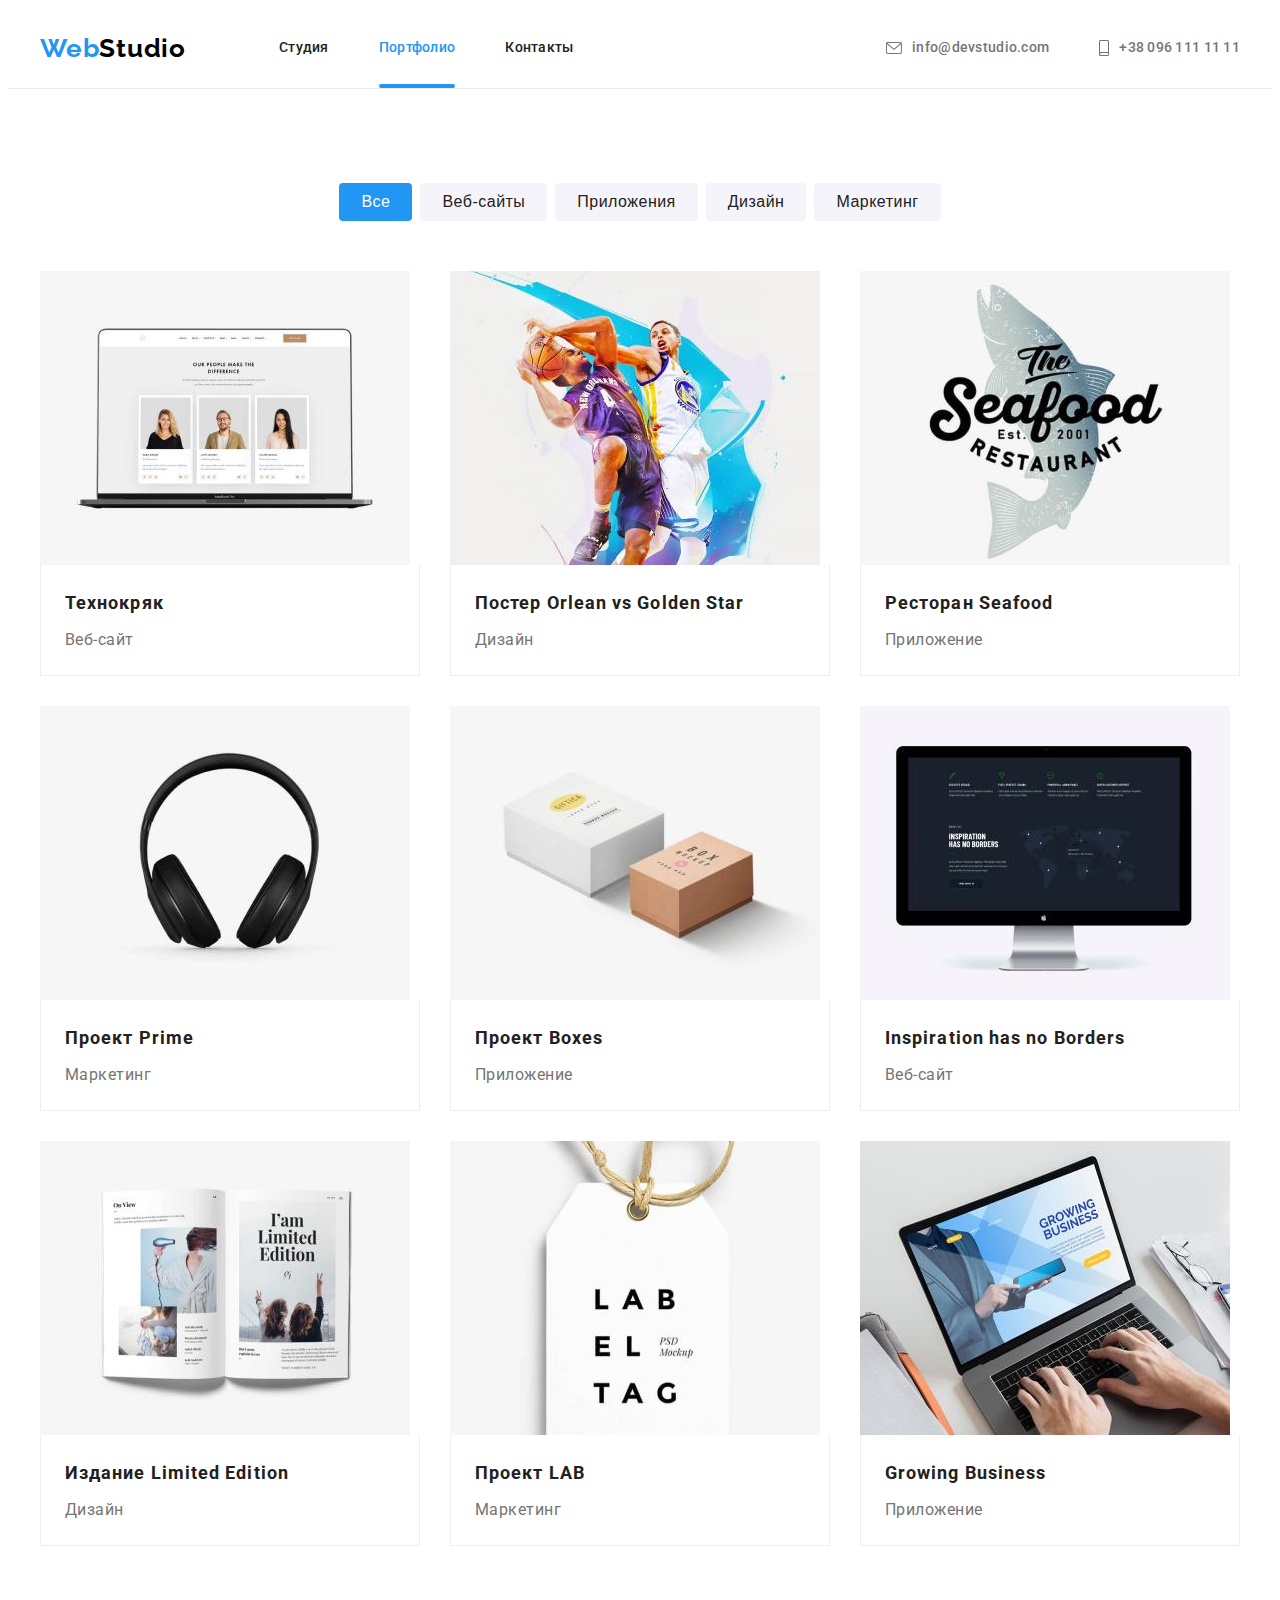
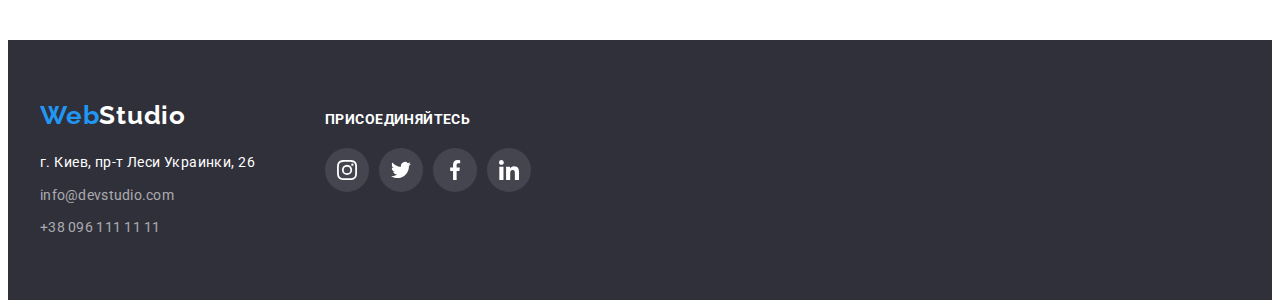
==== portfolio.html @ 6b784635 "hw5" ====
<!DOCTYPE html>
<html lang="en">

<head>
    <link rel="stylesheet" href="https://cdnjs.cloudflare.com/ajax/libs/modern-normalize/1.1.0/modern-normalize.min.css"
        integrity="sha512-wpPYUAdjBVSE4KJnH1VR1HeZfpl1ub8YT/NKx4PuQ5NmX2tKuGu6U/JRp5y+Y8XG2tV+wKQpNHVUX03MfMFn9Q=="
        crossorigin="anonymous" referrerpolicy="no-referrer" />
    <meta charset="UTF-8">
    <meta http-equiv="X-UA-Compatible" content="IE=edge">
    <meta name="viewport" content="width=device-width, initial-scale=1.0">
    <title>Document</title>
    <link rel="preconnect" href="https://fonts.googleapis.com">
    <link rel="preconnect" href="https://fonts.gstatic.com" crossorigin>
    <link
        href="https://fonts.googleapis.com/css2?family=Raleway:wght@700&family=Roboto:wght@400;500;700;900&display=swap"
        rel="stylesheet">
    <link rel="stylesheet" href="https://cdnjs.cloudflare.com/ajax/libs/modern-normalize/1.1.0/modern-normalize.min.css"
        integrity="sha512-wpPYUAdjBVSE4KJnH1VR1HeZfpl1ub8YT/NKx4PuQ5NmX2tKuGu6U/JRp5y+Y8XG2tV+wKQpNHVUX03MfMFn9Q=="
        crossorigin="anonymous" referrerpolicy="no-referrer" />
    <link rel="stylesheet" href="./css/styles.css">
</head>

<body>
        <header class="page-header">
            <div class=" container">
                <nav class="nav">
                    <a href="index.html" class="logo link cursor">Web<span class="studio">Studio</span></a>
                    <ul class="site-nav list">
                        <li class="menu cursor"><a href="index.html" class="link">Студия</a></li>
                        <li class="menu cursor"><a href="portfolio.html" class="link current">Портфолио</a></li>
                        <li class="menu cursor"><a href="" class="link">Контакты</a></li>
                    </ul>
                </nav>
                <ul class="auth-nav list">
                    <li class="auth cursor">
                        <a href="mailto:info@devstudio.com" class="contact link">
                            <svg class="mail-icon" width="16" height="12">
                                <use href="./images/sprite.svg#icon-mail" ></use>
                            </svg>
                            info@devstudio.com</a>
                    </li>
                    <li class="auth cursor">
                        <a href="tel:+380961111111" class="contact link">
                            <svg class="phone-icon" width="10" height="16">
                                <use href="./images/sprite.svg#icon-phone" ></use>
                            </svg>
                            +38 096 111 11 11</a>
                    </li>
                </ul>
            </div>
        </header>
    <main>
        
        <section class="section filter">
            <div class="container">
            <h1 class="visually-hidden">Контент страницы Портфолио</h1>
            <h2 class="visually-hidden">Примеры работ</h2>
            <ul class="list list-filter">
                <li class="list-button"><button type="button" class="button filter cursor current">Все</button></li>
                <li class="list-button"><button type="button" class="button filter cursor">Веб-сайты</button></li>
                <li class="list-button"><button type="button" class="button filter cursor">Приложения</button></li>
                <li class="list-button"><button type="button" class="button filter cursor">Дизайн</button></li>
                <li class="list-button"><button type="button" class="button filter cursor">Маркетинг</button></li>
            </ul>
            
           
            <ul class="list portfolio flex-container">
                
                <li class="flex-element">
                    <a href="" class="link">
                        <div class="portfolio-thumb">
                        <img class="img" src="./images/img1portf.jpg" alt="Страница веб-сайта" width="370" height="294" />
                        <div class="text-overlay">
                        <p class="portfolio-overlay">Технокряк это современная площадка распространения коронавируса. Компании используют эту платформу для цифрового
                        шпионажа и атак на защищённые сервера конкурентов.</p>
                        </div>
                        </div>
                        <div class="portfolio-card">
                        <h3 class="title">Технокряк</h3>
                        <p class="description">Веб-сайт</p>
                        </div>
                    </a>
                </li>
                
                
                <li class="flex-element">
                    <a href="" class="link">
                        <div class="portfolio-thumb">
                        <img src="./images/img2portf.jpg" alt="Постер" width="370" height="294" />
                        <div class="text-overlay">
                            <p class="portfolio-overlay">Технокряк это современная площадка распространения коронавируса. Компании используют
                                эту платформу для цифрового
                                шпионажа и атак на защищённые сервера конкурентов.</p>
                        </div>
                        </div>
                        <div class="portfolio-card">
                        <h3 class="title">Постер <span lang="en">Orlean vs Golden Star</span></h3>
                        <p class="description">Дизайн</p>
                        </div>
                    </a>
                </li>
                
                
                <li class="flex-element">
                    <a href="" class="link">
                        <div class="portfolio-thumb">
                        <img src="./images/img3portf.jpg" alt="Лого ресторана" width="370" height="294" />
                        <div class="text-overlay">
                            <p class="portfolio-overlay">Технокряк это современная площадка распространения коронавируса. Компании используют
                                эту платформу для цифрового
                                шпионажа и атак на защищённые сервера конкурентов.</p>
                        </div>
                        </div>
                        <div class="portfolio-card">
                        <h3 class="title">Ресторан <span lang="en">Seafood</span></h3>
                        <p class="description">Приложение</p>
                        </div>
                    </a>
                </li>
                
                <li class="flex-element">
                    <a href="" class="link">
                        <div class="portfolio-thumb">
                        <img src="./images/img4portf.jpg" alt="Фото наушников" width="370" height="294" />
                        <div class="text-overlay">
                            <p class="portfolio-overlay">Технокряк это современная площадка распространения коронавируса. Компании используют
                                эту платформу для цифрового
                                шпионажа и атак на защищённые сервера конкурентов.</p>
                        </div>
                        </div>
                        <div class="portfolio-card">
                        <h3 class="title">Проект <span lang="en">Prime</span></h3>
                        <p class="description">Маркетинг</p>
                        </div>
                    </a>
                </li>
                
                <li class="flex-element">
                    <a href="" class="link">
                        <div class="portfolio-thumb">
                        <img src="./images/img5portf.jpg" alt="Фото боксов" width="370" height="294" />
                        <div class="text-overlay">
                            <p class="portfolio-overlay">Технокряк это современная площадка распространения коронавируса. Компании используют
                                эту платформу для цифрового
                                шпионажа и атак на защищённые сервера конкурентов.</p>
                        </div>
                        </div>
                        <div class="portfolio-card">
                        <h3 class="title">Проект <span lang="en">Boxes</span></h3>
                        <p class="description">Приложение</p>
                        </div>
                    </a>
                </li>
                
                <li class="flex-element">
                    <a href="" class="link">
                        <div class="portfolio-thumb">
                        <img src="./images/img6portf.jpg" alt="Скрин веб-сайта" width="370" height="294" />
                        <div class="text-overlay">
                            <p class="portfolio-overlay">Технокряк это современная площадка распространения коронавируса. Компании используют
                                эту платформу для цифрового
                                шпионажа и атак на защищённые сервера конкурентов.</p>
                        </div>
                        </div>
                        <div class="portfolio-card">
                        <h3 class="title" lang="en">Inspiration has no Borders</h3>
                        <p class="description">Веб-сайт</p>
                        </div>
                    </a>
                </li>
                
                <li class="flex-element">
                    <a href="" class="link">
                        <div class="portfolio-thumb">
                        <img src="./images/img7portf.jpg" alt="Фото страниц журнала" width="370" height="294" />
                        <div class="text-overlay">
                            <p class="portfolio-overlay">Технокряк это современная площадка распространения коронавируса. Компании используют
                                эту платформу для цифрового
                                шпионажа и атак на защищённые сервера конкурентов.</p>
                        </div>
                        </div>
                        <div class="portfolio-card">
                        <h3 class="title">Издание <span lang="en">Limited Edition</span></h3>
                        <p class="description">Дизайн</p>
                        </div>
                    </a>
                </li>
                
                <li class="flex-element">
                    <a href="" class="link">
                        <div class="portfolio-thumb">
                        <img src="./images/img8portf.jpg" alt="Изображение лого" width="370" height="294" />
                        <div class="text-overlay">
                            <p class="portfolio-overlay">Технокряк это современная площадка распространения коронавируса. Компании используют
                                эту платформу для цифрового
                                шпионажа и атак на защищённые сервера конкурентов.</p>
                        </div>
                        </div>
                        <div class="portfolio-card">
                        <h3 class="title">Проект <span lang="en">LAB</span></h3>
                        <p class="description">Маркетинг</p>
                        </div>
                    </a>
                </li>
                
                <li class="flex-element">
                    <a href="" class="link">
                        <div class="portfolio-thumb">
                        <img src="./images/img9portf.jpg" alt="Изображение ноута с открытым приложением" width="370"
                            height="294" />
                        
                        <div class="text-overlay">
                            <p class="portfolio-overlay">Технокряк это современная площадка распространения коронавируса. Компании используют
                                эту платформу для цифрового
                                шпионажа и атак на защищённые сервера конкурентов.</p>
                        </div>
                        </div>    
                        <div class="portfolio-card">
                            <h3 class="title" lang="en">Growing Business</h3>
                        <p class="description">Приложение</p>
                        </div>
                    </a>
                </li>
            </ul>
            
        </div>
        </section>
    </main>
    <footer class="footer">
        <div class="container">
            <div class="footer-contact">
                <a href="index.html" class="logo link cursor">Web<span class="studio">Studio</span></a>
                <address class="footer-address">
                    <a href="https://www.google.com/maps/place/Lesi+Ukrainky+Blvd,+26,+Kyiv,+02000/@50.4265807,30.5361971,17z/data=!3m1!4b1!4m5!3m4!1s0x40d4cf0e033ecbe9:0x57a4dffefec77da0!8m2!3d50.4265807!4d30.5383859"
                        target="_blank" class="address link cursor">г. Киев, пр-т Леси Украинки, 26</a>
                    <ul class="auth-nav list">
                        <li class="mail"><a href="mailto:info@devstudio.com"
                                class="contact link cursor">info@devstudio.com</a></li>
                        <li class="phone"><a href="tel:+380961111111" class="contact link cursor">+38 096 111 11 11</a></li>
                    </ul>
                </address>
            </div>
            <div class="footer-social">
                <p class="social title">присоединяйтесь</p>
                <ul class="social list">
                    <li class="social-item">
                        <a href="" class="social-link cursor">
                            <svg class="social-icon" width="20" height="20">
                                <use href="./images/sprite.svg#icon-instagram">
                                </use>
                            </svg>
                        </a>
                    </li>
                    <li class="social-item">
                        <a href="" class="social-link cursor">
                            <svg class="social-icon" width="20" height="20">
                                <use href="./images/sprite.svg#icon-twitter">
                                </use>
                            </svg>
                        </a>
                    </li>
                    <li class="social-item">
                        <a href="" class="social-link cursor">
                            <svg class="social-icon" width="20" height="20">
                                <use href="./images/sprite.svg#icon-facebook">
                                </use>
                            </svg>
                        </a>
                    </li>
                    <li class="social-item">
                        <a href="" class="social-link cursor">
                            <svg class="social-icon" width="20" height="20">
                                <use href="./images/sprite.svg#icon-linkedin">
                                </use>
                            </svg>
                        </a>
                    </li>
                </ul>
            </div>
        </div>
    </footer>
</body>

</html>
---- css/styles.css ----
/*----палитра----*/
:root {
  --background-color: #ffffff;
  --secondary-background-color: #f5f4fa;
  --text-color: #757575;
  --hero-title: #ffffff;
  --section-title-color: #212121;
  --title-text-color: #212121;
  --accent-color: #2196f3;
  --hover-color: #188ce8;
  --footer-color: #2f303a;
  --border-color: #eeeeee;
  --border-color-header: #ececec;
  --hero-background: #2f303a;
  --icon-page: #afb1b8;
  --overlay-text-color: #ffffff;
}
/* ----общие стили----*/
body {
  background-color: var(--background-color);
  color: var(--text-color);
  font-family: "Roboto", sans-serif;
  font-weight: 400;
  font-style: normal;
}
.list {
  padding: 0;
  margin: 0;
  list-style: none;
}
.link {
  text-decoration: none;
  margin: 0;
  display: block;
}
.visually-hidden {
  position: absolute;
  white-space: nowrap;
  width: 1px;
  height: 1px;
  overflow: hidden;
  border: 0;
  padding: 0;
  clip: rect(0 0 0 0);
  clip-path: inset(50%);
  margin: -1px;
}
img {
  display: block;
}
.cursor {
  cursor: pointer;
}
.container {
  width: 1200px;
  margin-left: auto;
  margin-right: auto;
  padding-left: 15px;
  padding-right: 15px;
}
.section {
  padding-top: 94px;
  padding-bottom: 94px;
}
/* ----лого----*/
.logo {
  color: var(--accent-color);
  text-decoration: none;
  font-family: "Raleway", sans-serif;
  font-style: normal;
  font-weight: 700;
  font-size: 26px;
  line-height: 1.19;
  letter-spacing: 0.03em;
}
.logo .studio {
  color: #000000;
}
/* ----хедер меню----*/
.page-header {
  background-color: var(--background-color);
  align-items: center;
  border-bottom: 1px solid var(--border-color-header);
  /*padding-top: 24px;
  padding-bottom: 24px;*/
}
.page-header .container {
  display: flex;
  align-items: center;
}
.page-header .logo {
  margin-right: 93px;
  padding-top: 24px;
  padding-bottom: 24px;
}
.site-nav .link {
  color: var(--title-text-color);
  font-weight: 500;
  font-size: 14px;
  line-height: 1.14;
  letter-spacing: 0.02em;
  padding-top: 32px;
  padding-bottom: 32px;

  transition-property: color;
  transition-duration: 250ms;
  transition-timing-function: cubic-bezier(0.4, 0, 0.2, 1);
}
.site-nav .link:hover,
.site-nav .link:focus {
  color: var(--accent-color);
}
.link.current {
  position: relative;
  color: var(--accent-color);
}
.link.current::after {
  position: absolute;
  left: 0;
  bottom: 0;

  content: "";
  display: block;
  width: 100%;
  height: 4px;
  border-radius: 2px;
  background-color: var(--accent-color);
}
/* ----хедер контакты----*/
.auth-nav .contact {
  color: var(--text-color);
  font-weight: 500;
  font-size: 14px;
  line-height: 1.14;
  letter-spacing: 0.02em;
  padding-top: 32px;
  padding-bottom: 32px;
  display: inline-flex;
  align-items: center;

  transition-property: color;
  transition-duration: 250ms;
  transition-timing-function: cubic-bezier(0.4, 0, 0.2, 1);
}
.auth-nav .contact:hover,
.auth-nav .contact:focus {
  color: var(--accent-color);
}

.site-nav {
  display: flex;
}
.site-nav .menu {
  display: block;
  margin-right: 50px;
}
.site-nav .menu:last-child {
  margin-right: 0;
}
.page-header .auth-nav {
  display: flex;
  margin-left: auto;
  align-items: center;
  justify-content: center;
}
.auth-nav .auth {
  display: block;
  margin-right: 50px;
}
.auth-nav .auth:last-child {
  margin-right: 0;
}
.mail-icon {
  display: inline-block;
  height: 12px;
  width: 16px;
  margin-right: 10px;
  align-items: center;
  fill: currentColor;
}
.phone-icon {
  display: inline-block;
  height: 16px;
  width: 10px;
  margin-right: 10px;
  align-items: center;
  fill: currentColor;
}
/*.contact.link {
  display: inline-flex;
  align-items: center;
}
.contact.link:hover,
.contact.link:focus {
  fill: var(--accent-color);
}*/
.nav {
  display: flex;
  align-items: center;
}

/* ----герой секшн----*/
.hero .container {
  width: 696px;
}
.hero.section {
  /* background-color: var(--hero-background);*/
  text-align: center;
  padding-top: 200px;
  padding-bottom: 200px;
  max-width: 1600px;
  min-height: 600px;
  margin-left: auto;
  margin-right: auto;
  background-image: linear-gradient(
      to right,
      rgba(47, 48, 58, 0.4),
      rgba(47, 48, 58, 0.4)
    ),
    url("../images/Img_hero.jpg");
  background-repeat: no-repeat;
  background-position: center;
}
/*.overlay {
  max-width: 1600px;
  min-height: 600px;
  margin-left: auto;
  margin-right: auto;
  background-image: linear-gradient(
      to right,
      rgba(47, 48, 58, 0.4),
      rgba(47, 48, 58, 0.4)
    ),
    url("../images/Img_hero.jpg");

}*/
.hero.section-title {
  margin-top: 0;
  margin-bottom: 30px;
  color: var(--hero-title);
  font-weight: 900;
  font-size: 44px;
  line-height: 1.36;

  letter-spacing: 0.06em;
  text-transform: uppercase;
}
/* ----секшнс общие----*/
.section-title {
  margin-top: 0;
  margin-bottom: 50px;
  color: var(--section-title-color);
  font-weight: 700;
  font-size: 36px;
  line-height: 1.17;
  text-align: center;
  letter-spacing: 0.03em;
}
.title {
  color: var(--title-text-color);
}
/* ----секшнс особенности----*/
.feature.list {
  display: flex;
}
.feature.list .name {
  flex-basis: calc((100% - 3 * 30px) / 4);
  margin-right: 30px;
  align-items: center;
}
/*.feature-icon {
  height: 120px;
  width: 270px;
  margin-bottom: 30px;
}*/
.icon {
  display: flex;
  align-items: center;
  justify-content: center;
  /*height: 100%;
  width: 100%;*/
  background-color: var(--secondary-background-color);
  border-radius: 4px;
  background-position: center;
  height: 120px;
  width: 270px;
  margin-bottom: 30px;
  /*padding-top: 25px;
  padding-bottom: 25px;*/
}
.feature.list .name:last-child {
  margin-right: 0;
}
.feature .title {
  margin-top: 0;
  margin-bottom: 10px;
  font-weight: 700;
  font-size: 14px;
  line-height: 1.14;
  letter-spacing: 0.03em;
  text-transform: uppercase;
}
.feature.description {
  margin-top: 0;
  margin-bottom: 0;
  font-size: 14px;
  line-height: 1.71;
  /* or 171% */
  letter-spacing: 0.03em;
}
/*----working----*/
.working.section {
  padding-top: 0;
}
.list.working {
  display: flex;
}
.list.working .image {
  flex-basis: calc((100% - 2 * 30px) / 3);
  margin-right: 30px;
}
.list.working .image:last-child {
  margin-right: 0;
}
.image-thumb {
  position: relative;
  overflow: hidden;

  height: 100%;
  width: 100%;
}

.image-overlay {
  position: absolute;
  bottom: 0;
  left: 0;

  width: 100%;
  height: 70px;

  background-color: rgba(47, 48, 58, 0.8);
}
.text-image {
  position: absolute;
  top: 50%;
  left: 50%;
  transform: translate(-50%, -50%);

  margin: 0;
  width: 370px;

  font-weight: 700;
  font-size: 14px;
  line-height: 1.14;
  text-align: center;
  letter-spacing: 0.03em;
  text-transform: uppercase;

  color: var(--overlay-text-color);
  /*background-color: rgba(47, 48, 58, 0.8);*/
}
/*----команда---*/
.section.team {
  background-color: var(--secondary-background-color);
}
.team.list {
  display: flex;
}
.team.list .card {
  flex-basis: calc((100% - 3 * 30px) / 4);
  margin-right: 30px;
  background: #ffffff;
  /* material shadow v1 */

  box-shadow: 0px 1px 3px rgba(0, 0, 0, 0.12), 0px 1px 1px rgba(0, 0, 0, 0.14),
    0px 2px 1px rgba(0, 0, 0, 0.2);
  border-radius: 0px 0px 4px 4px;
}
.team.list .card:last-child {
  margin-right: 0;
}
.team-card {
  padding-top: 30px;
  padding-bottom: 30px;
}
.team .title {
  margin-top: 0;
  margin-bottom: 10px;
  font-weight: 500;
  font-size: 16px;
  line-height: 1.19;
  /* identical to box height */
  text-align: center;
  letter-spacing: 0.03em;
}
.team.description {
  margin-top: 0;
  margin-bottom: 16px;
  font-size: 16px;
  line-height: 1.19;
  /* identical to box height */
  text-align: center;
  letter-spacing: 0.03em;
}

.social {
  display: flex;
  justify-content: center;
}

.social-item {
  display: flex;
  width: 44px;
  height: 44px;
  margin-right: 10px;
}
.social-item:last-child {
  margin-right: 0;
}
.social-link {
  display: flex;
  width: 44px;
  height: 44px;
  border-radius: 50%;
  padding: 0px;
  justify-content: center;
  align-items: center;
  fill: var(--icon-page);
  background-color: rgba(255, 255, 255, 0.1);

  transition-property: background-color, fill;
  transition-duration: 250ms;
  transition-timing-function: cubic-bezier(0.4, 0, 0.2, 1);
}
.social-icon {
  color: currentColor;
}
.social-link:hover,
.social-link:focus {
  background-color: var(--accent-color);
  fill: white;
}
/*наши клиенты*/
.client {
  display: flex;
  justify-content: center;
}
.client-item {
  display: flex;
  width: 170px;
  height: 92px;
  justify-content: center;
  align-items: center;
  padding: 0;
  margin-right: 30px;
}
.client-item:last-child {
  margin-right: 0px;
}
.client-link {
  display: flex;
  width: 170px;
  height: 92px;
  border: 1px solid var(--icon-page);
  border-radius: 4px;
  justify-content: center;
  align-items: center;
  padding: 0;
  color: var(--icon-page);

  transition-property: color, border;
  transition-duration: 250ms;
  transition-timing-function: cubic-bezier(0.4, 0, 0.2, 1);
}
.client-icon {
  fill: currentColor;

  transition-property: fill;
  transition-duration: 250ms;
  transition-timing-function: cubic-bezier(0.4, 0, 0.2, 1);
}
.client-link:hover,
.client-link:focus {
  background-color: var(--background-color);
  color: var(--accent-color);
  border: 1px solid var(--accent-color);
}
.client-icon:hover,
.client-icon:focus {
  fill: var(--accent-color);
}
/* ----футер----*/
.footer {
  padding-top: 60px;
  padding-bottom: 60px;
  background-color: var(--footer-color);
}
.footer .logo {
  display: inline-block;
  margin-bottom: 20px;
}
.footer .logo .studio {
  color: var(--background-color);
}
.footer-address,
.address {
  color: var(--background-color);
  font-style: normal;
  font-size: 14px;
  line-height: 1.71;
  /* or 171% */
  letter-spacing: 0.03em;

  transition-property: color;
  transition-duration: 250ms;
  transition-timing-function: cubic-bezier(0.4, 0, 0.2, 1);
}
.address:hover,
.address:focus {
  color: var(--accent-color);
}
.footer-address .contact {
  font-weight: 400;
  color: rgba(255, 255, 255, 0.6);
}
.footer .address {
  margin-bottom: 9px;
}
.footer-address .contact {
  padding: 0;
}
.footer .mail {
  margin-bottom: 9px;
}
.footer-social .social-link {
  fill: white;

  transition-property: background-color;
  transition-duration: 250ms;
  transition-timing-function: cubic-bezier(0.4, 0, 0.2, 1);
}
.social.title {
  font-weight: 700;
  font-size: 14px;
  line-height: 1.14;
  letter-spacing: 0.03em;
  text-transform: uppercase;
  color: white;
  margin-bottom: 20px;
  margin-top: 0px;
}
.footer-social {
  display: flex;
  flex-direction: column;
  align-items: flex-start;
}
.footer .container {
  display: flex;
  align-items: baseline;
}
.footer-contact {
  margin-right: 70px;
}
/* ----кнопки----*/
.button {
  display: inline-block;
  border-radius: 4px;
  padding: 10px 32px;
  border: none;

  color: var(--title-text-color);
  background-color: var(--secondary-background-color);
  text-align: center;
}
.button.primary {
  min-width: 200px;
  color: var(--background-color);
  background-color: var(--accent-color);
  font-weight: 700;
  font-size: 16px;
  line-height: 1.87;
  /* identical to box height, or 187% */
  align-items: center;
  letter-spacing: 0.06em;

  transition-property: background-color;
  transition-duration: 250ms;
  transition-timing-function: cubic-bezier(0.4, 0, 0.2, 1);
}
.button.primary:hover,
.button.primary:focus {
  color: var(--background-color);
  background-color: var(--hover-color);
}
.section.filter .list {
  display: flex;
  justify-content: center;
}
.list-filter {
  margin-bottom: 50px;
}
.list-button:not(:last-child) {
  margin-right: 8px;
}
.button.filter {
  padding: 6px 22px;
  min-width: 73px;
  font-weight: 500;
  font-size: 16px;
  line-height: 1.62;
  /* identical to box height, or 162% */
  letter-spacing: 0.03em;

  transition-property: color, background-color, box-shadow;
  transition-duration: 250ms;
  transition-timing-function: cubic-bezier(0.4, 0, 0.2, 1);
}
.button.filter:hover,
.button.filter:focus {
  color: var(--background-color);
  background-color: var(--hover-color);
  box-shadow: 0px 3px 1px rgba(0, 0, 0, 0.1), 0px 1px 2px rgba(0, 0, 0, 0.08),
    0px 2px 2px rgba(0, 0, 0, 0.12);
}
/*----кнопки фильтра*/
.button.filter.current {
  color: var(--background-color);
  background-color: var(--accent-color);

  transition-property: color, background-color, box-shadow;
  transition-duration: 250ms;
  transition-timing-function: cubic-bezier(0.4, 0, 0.2, 1);
}
.button.filter.current:hover,
.button.filter.current:focus {
  color: var(--background-color);
  background-color: var(--hover-color);
  box-shadow: 0px 3px 1px rgba(0, 0, 0, 0.1), 0px 1px 2px rgba(0, 0, 0, 0.08),
    0px 2px 2px rgba(0, 0, 0, 0.12);
}
/* ----параграф в ссылке----*/
.description {
  color: var(--text-color);
}
/*---portfolio--*/
.flex-container {
  display: flex;
  flex-wrap: wrap;
}
.flex-element {
  flex-basis: calc((100% - 2 * 30px) / 3);
  /*width: 370px;*/
  margin-right: 30px;
  margin-bottom: 30px;
}
.flex-element:nth-child(3n) {
  margin-right: 0;
}
.flex-element:nth-last-child(-n + 3) {
  margin-bottom: 0;
}
.flex-element .link {
  box-shadow: none;

  transition-property: box-shadow;
  transition-duration: 250ms;
  transition-timing-function: cubic-bezier(0.4, 0, 0.2, 1);
}
/* ----подпись карточек портфолио----*/

.portfolio-card {
  border-bottom: 1px solid var(--border-color);
  border-right: 1px solid var(--border-color);
  border-left: 1px solid var(--border-color);
  padding: 20px 24px;
}
/*---оверлей--*/
.portfolio-thumb {
  position: relative;

  height: 100%;
  width: 100%;

  overflow: hidden;
}

/*.portfolio-thumb::before {
  content: "";
  display: inline-block;
  position: absolute;
  top:0;
  left:0;
  width: 100%;
  height: 100%;
  background-color: rgba(33, 150, 243, 0.9);

  transform: translateY(100%);

  transition-property: transform;
  transition-duration: 250ms;
  transition-timing-function: cubic-bezier(0.4, 0, 0.2, 1);
}

.flex-element:hover .portfolio-thumb::before {
  transform: translateY(0%);
}*/

.text-overlay {
  position: absolute;
  top: 0;
  left: 0;
  width: 100%;
  height: 100%;
  background-color: rgba(33, 150, 243, 0.9);

  transform: translateY(104%);

  transition-property: transform;
  transition-duration: 250ms;
  transition-timing-function: cubic-bezier(0.4, 0, 0.2, 1);
}

.flex-element .link:hover .text-overlay,
.flex-element .link:focus .text-overlay {
  transform: translateY(0%);
}

.portfolio-overlay {
  position: absolute;
  top: 50%;
  left: 50%;
  transform: translate(-50%, -50%);

  margin: 0;
  width: 322px;

  font-weight: 400;
  font-size: 18px;
  line-height: 1.56;
  /* or 156% */
  letter-spacing: 0.03em;
  color: var(--overlay-text-color);
}
/*--подпись карточки--*/
.portfolio .title {
  margin-top: 0;
  margin-bottom: 4px;
  font-weight: 700;
  font-size: 18px;
  line-height: 2;
  /* identical to box height, or 200% */
  letter-spacing: 0.06em;
}

.portfolio .description {
  margin-top: 0;
  margin-bottom: 0;
  font-size: 16px;
  line-height: 1.87;
  /* identical to box height, or 187% */
  letter-spacing: 0.03em;
}
.flex-element .link:hover,
.flex-element .link:focus {
  box-shadow: 0px 1px 1px rgba(0, 0, 0, 0.12), 0px 4px 4px rgba(0, 0, 0, 0.06),
    1px 4px 6px rgba(0, 0, 0, 0.16);
}
/*---backdrop--*/
.backdrop {
  position: fixed;
  top: 0;
  left: 0;
  width: 100%;
  height: 100%;
  background-color: rgba(0, 0, 0, 0.2);

  opacity: 1;
}

.backdrop.is-hidden {
  opacity: 0;
  pointer-events: none;
}

.modal {
  position: absolute;
  top: 50%;
  left: 50%;
  transform: translate(-50%, -50%) scale(1);

  min-width: 528px;
  min-height: 581px;

  background-color: white;
  opacity: 1;

  transition-property: transform, opacity;
  transition-duration: 250ms;
  transition-timing-function: cubic-bezier(0.4, 0, 0.2, 1);
}
.close {
  position: absolute;
  top: 14px;
  right: 14px;

  display: flex;
  justify-content: center;
  align-items: center;
  width: 30px;
  height: 30px;
  background-color: white;
  color: #000000;
  border-radius: 50%;
  border: 1px solid rgba(0, 0, 0, 0.1);
}
.close-icon {
  position: absolute;
  width: 18px;
  height: 18px;

  fill: currentColor;
}

.backdrop.is-hidden .modal {
  transform: translate(-50%, -50%) scale(1.1);
  opacity: 0;
}
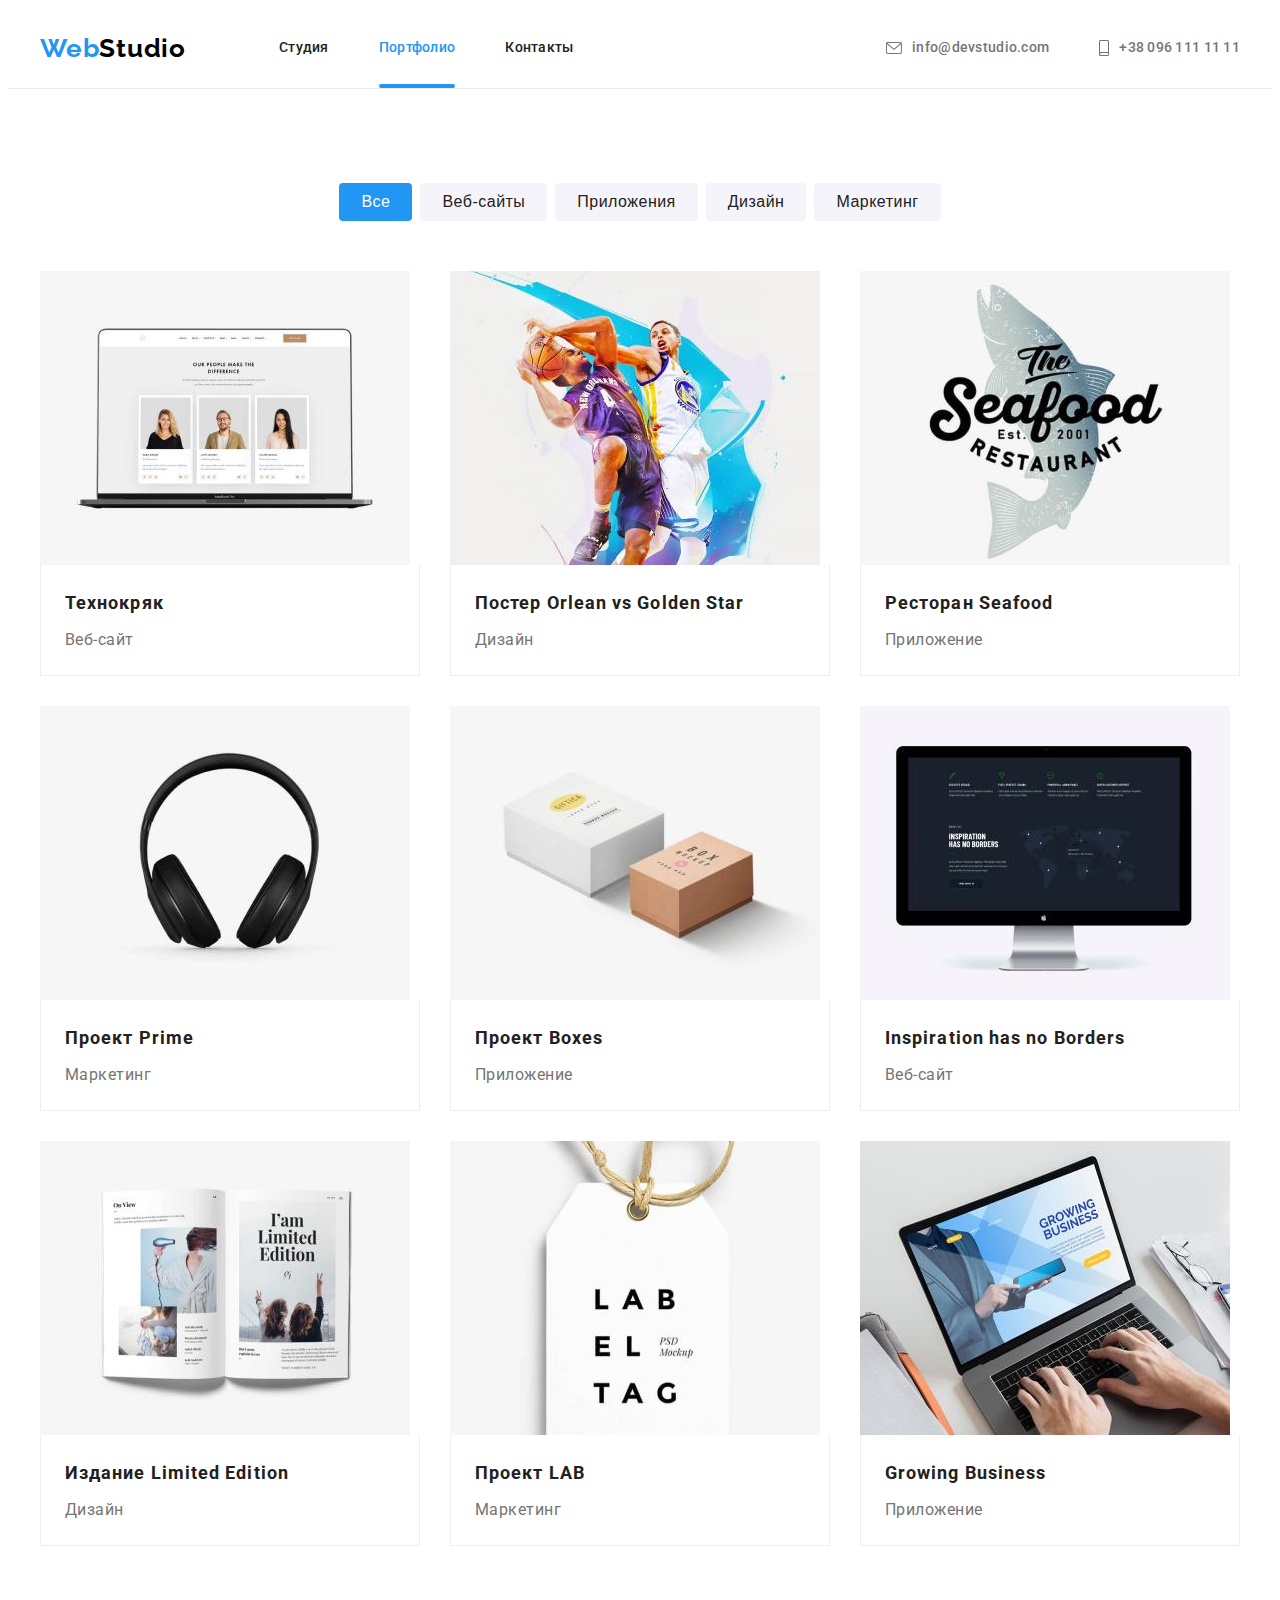
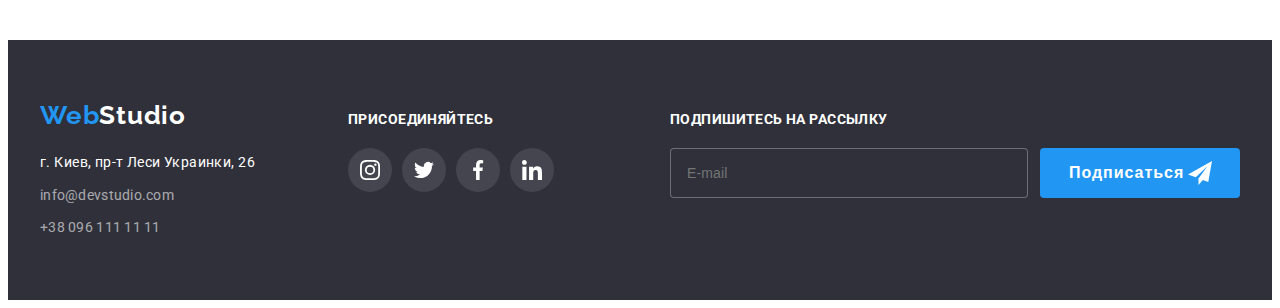
==== commit dfdf984f: "hw6" ====
--- a/portfolio.html
+++ b/portfolio.html
@@ -277,6 +277,20 @@
                     </li>
                 </ul>
             </div>
+            <div class="footer-subscribe">
+                <p class="subscribe title">Подпишитесь на рассылку</p>
+                <form class="footer-form">
+                    <label class="subscribe-label">
+                        <input type="email" name="email" placeholder="E-mail" class="footer-input" />
+                    </label>
+                    <button type="submit" class="button primary cursor">Подписаться
+                        <svg class="subscribe-icon" width="24" height="24">
+                            <use href="./images/icons.svg#icon-icon-send">
+                            </use>
+                        </svg>
+                    </button>
+                </form>
+            </div>
         </div>
     </footer>
 </body>
--- a/css/styles.css
+++ b/css/styles.css
@@ -539,7 +539,8 @@
   transition-duration: 250ms;
   transition-timing-function: cubic-bezier(0.4, 0, 0.2, 1);
 }
-.social.title {
+.social.title,
+.subscribe.title {
   font-weight: 700;
   font-size: 14px;
   line-height: 1.14;
@@ -549,17 +550,64 @@
   margin-bottom: 20px;
   margin-top: 0px;
 }
-.footer-social {
+.footer-social,
+.footer-subscribe {
   display: flex;
   flex-direction: column;
   align-items: flex-start;
 }
+.footer-social {
+  margin-right: 93px;
+}
 .footer .container {
   display: flex;
   align-items: baseline;
+  justify-content: space-between;
 }
 .footer-contact {
   margin-right: 70px;
+}
+.footer-form {
+  display: flex;
+  align-items: center;
+  width: 570px;
+}
+.footer-input {
+  width: 358px;
+  height: 50px;
+  margin: 0px;
+
+  padding-left: 16px;
+  padding-top: 15px;
+  padding-bottom: 15px;
+
+  background-color: var(--footer-color);
+  border: 1px solid rgba(255, 255, 255, 0.3);
+  box-sizing: border-box;
+  border-radius: 4px;
+  outline: none;
+
+  font-size: 14px;
+  line-height: 1.14;
+  letter-spacing: 0.01em;
+  color: var(--background-color);
+
+  transition-property: filter;
+  transition-duration: 250ms;
+  transition-timing-function: cubic-bezier(0.4, 0, 0.2, 1);
+}
+.footer-input:hover,
+.footer-input:focus {
+  filter: drop-shadow(0px 4px 4px rgba(0, 0, 0, 0.15));
+}
+.subscribe-label {
+  margin-right: 12px;
+}
+.footer .button.primary {
+  display: flex;
+  padding-left: 29px;
+  padding-right: 28px;
+  justify-content: space-between;
 }
 /* ----кнопки----*/
 .button {
@@ -573,6 +621,7 @@
   text-align: center;
 }
 .button.primary {
+  min-height: 50px;
   min-width: 200px;
   color: var(--background-color);
   background-color: var(--accent-color);
@@ -775,6 +824,10 @@
   background-color: rgba(0, 0, 0, 0.2);
 
   opacity: 1;
+
+  transition-property: transform, opacity;
+  transition-duration: 250ms;
+  transition-timing-function: cubic-bezier(0.4, 0, 0.2, 1);
 }
 
 .backdrop.is-hidden {
@@ -819,9 +872,172 @@
   height: 18px;
 
   fill: currentColor;
+
+  transition-property: fill;
+  transition-duration: 250ms;
+  transition-timing-function: cubic-bezier(0.4, 0, 0.2, 1);
+}
+.close-icon:hover,
+.close-icon:focus {
+  fill: var(--accent-color);
 }
 
 .backdrop.is-hidden .modal {
-  transform: translate(-50%, -50%) scale(1.1);
+  transform: translate(-50%, -50%) scale(0.9);
   opacity: 0;
 }
+.form-container {
+  display: flex;
+  flex-direction: column;
+
+  padding: 40px;
+}
+.modal-header {
+  font-weight: 700;
+  font-size: 20px;
+  line-height: 1.15;
+  text-align: center;
+  letter-spacing: 0.03em;
+
+  color: var(--title-text-color);
+
+  padding: 0;
+  margin-top: 0px;
+  margin-bottom: 12px;
+}
+.modal-label {
+  position: relative;
+
+  display: flex;
+  flex-direction: column;
+
+  margin-bottom: 10px;
+
+  font-size: 12px;
+  line-height: 1.16;
+  /* identical to box height */
+
+  letter-spacing: 0.01em;
+
+  color: var(--text-color);
+}
+
+.modal-input {
+  display: block;
+  width: 448px;
+  height: 40px;
+
+  padding: 0;
+  padding-left: 42px;
+  margin-top: 4px;
+
+  border: 1px solid rgba(33, 33, 33, 0.2);
+  box-sizing: border-box;
+  border-radius: 4px;
+  outline: none;
+
+  font-size: 14px;
+  line-height: 1.14;
+  letter-spacing: 0.01em;
+  color: var(--text-color);
+
+  transition-property: border;
+  transition-duration: 250ms;
+  transition-timing-function: cubic-bezier(0.4, 0, 0.2, 1);
+}
+.modal-icon {
+  position: absolute;
+  left: 12px;
+  bottom: 11px;
+
+  width: 18px;
+  height: 18px;
+
+  color: var(--title-text-color);
+  fill: currentColor;
+
+  transition-property: fill;
+  transition-duration: 250ms;
+  transition-timing-function: cubic-bezier(0.4, 0, 0.2, 1);
+}
+.modal-input:focus {
+  border: 1px solid var(--accent-color);
+}
+.modal-input:focus + .modal-icon {
+  fill: var(--accent-color);
+}
+.modal-input.comment {
+  min-height: 120px;
+  resize: none;
+  padding-top: 12px;
+  padding: 12px;
+  padding-left: 16px;
+  padding-right: 16px;
+}
+.modal-input::placeholder {
+  font-size: 14px;
+  line-height: 1.14;
+  letter-spacing: 0.01em;
+  color: rgba(117, 117, 117, 0.5);
+}
+.modal-label.check {
+  display: flex;
+  flex-direction: row;
+  align-items: center;
+  justify-content: center;
+
+  font-size: 14px;
+  line-height: 1.71;
+  /* identical to box height, or 171% */
+
+  letter-spacing: 0.03em;
+
+  color: var(--text-color);
+}
+.modal-input.checkbox {
+  position: absolute;
+  width: 1px;
+  height: 1px;
+  margin: -1px;
+  border: 0;
+  padding: 0;
+  clip: rect(0 0 0 0);
+  overflow: hidden;
+}
+.modal-label .link {
+  text-decoration-line: underline;
+
+  color: var(--accent-color);
+}
+.button.send {
+  display: block;
+  margin: auto;
+}
+.check-item {
+  display: flex;
+  align-items: center;
+  justify-content: center;
+
+  height: 15px;
+  width: 16px;
+
+  margin-right: 8px;
+
+  border: 2px solid var(--title-text-color);
+  border-radius: 2px;
+
+  transition-property: color, background-color, border;
+  transition-duration: 250ms;
+  transition-timing-function: cubic-bezier(0.4, 0, 0.2, 1);
+}
+.check-icon {
+  fill: white;
+}
+.modal-input.checkbox:checked + .check-item {
+  background-color: var(--accent-color);
+  border-color: var(--accent-color);
+}
+.check-item:hover,
+.check-item:focus {
+  border: 2px solid var(--accent-color);
+}
